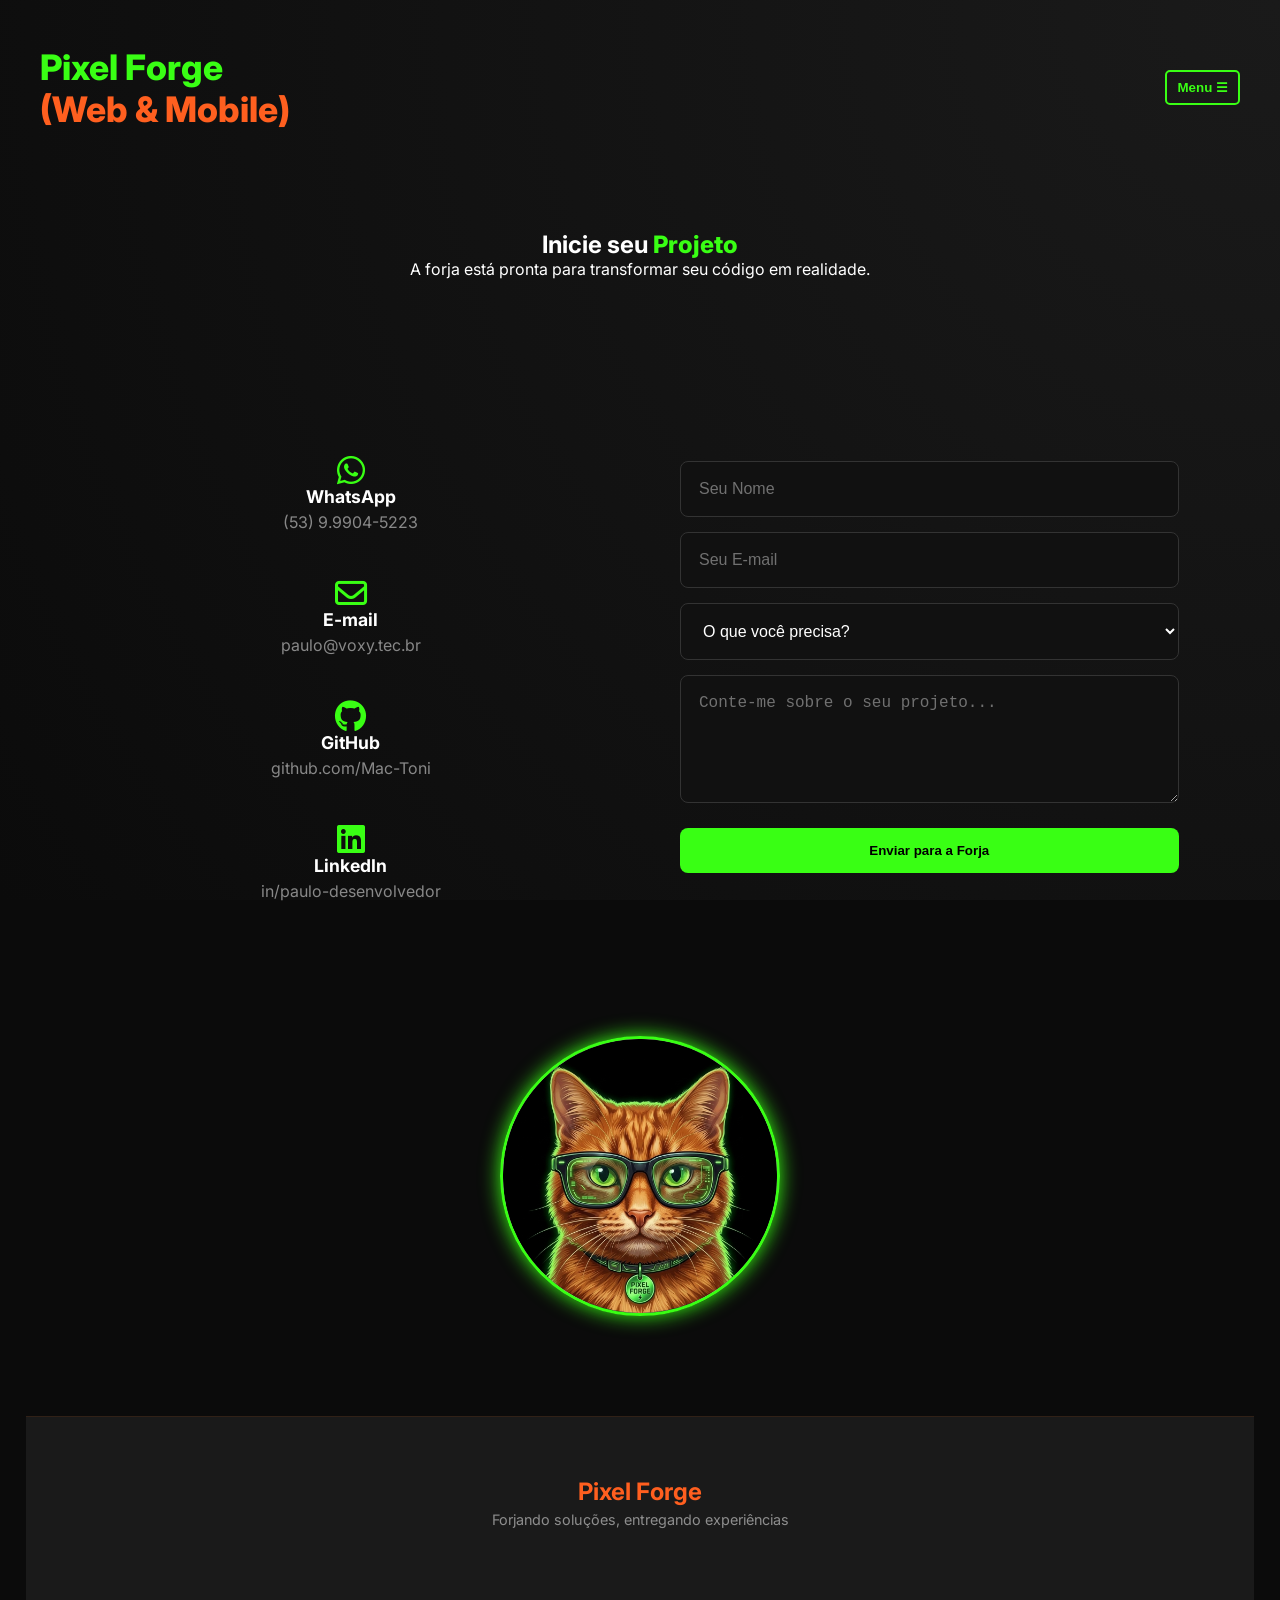
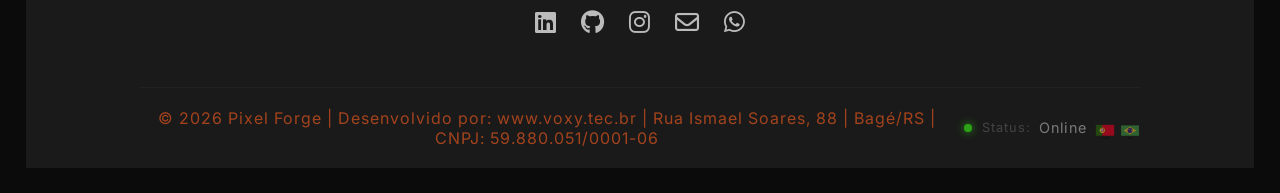
==== contato.html @ 5585d30c "adicionamos ícones e ajustamos os arquivos html e css." ====
<!DOCTYPE html>
<html lang="pt-br">
<head>
    <meta charset="UTF-8">
    <meta name="viewport" content="width=device-width, initial-scale=1.0">
    <title>Contato | Pixel Forge</title>
    <link rel="stylesheet" href="css/style.css">
    <link rel="stylesheet" href="https://cdnjs.cloudflare.com/ajax/libs/font-awesome/6.0.0/css/all.min.css">
    <link rel="preconnect" href="https://fonts.googleapis.com">
    <link href="https://fonts.googleapis.com/css2?family=Inter:wght@400;700;800&display=swap" rel="stylesheet">
</head>
<body>
    <header>
        <nav class="container">
            <div class="logo-text">
                <a href="index.html" style="text-decoration: none;">
                    <span class="pixel-highlight"> Pixel Forge</span><br>
                    <span class="pixel-highlight-laranja"> (Web & Mobile)</span>
                </a>
            </div>
    <div class="menu-dropdown">
    <button class="menu-btn">Menu ☰</button>
    <ul class="nav-links">
        <li><a href="index.html">Home</a></li>
        <li><a href="sobre.html">Sobre</a></li>
        <li><a href="servicos.html">Serviços</a></li>
        <li><a href="contato.html">Contato</a></li>
        <li><a href="trabalheconosco.html" >Trabalhe Conosco</a></li>
    </ul>
</div>
        </nav>
    </header>

    <main class="container">
        <section class="contact-header">
            <h1>Inicie seu <span class="pixel-highlight">Projeto</span></h1>
            <p>A forja está pronta para transformar seu código em realidade.</p>
        </section>
        <div class="grid-2">
            <section class="contact-info">
    
                <a href="https://wa.me/5553999045223" target="_blank" class="contact-link">
                    <div class="info-item">
                        <i class="fab fa-whatsapp"></i>
                        <div>
                            <h3>WhatsApp</h3>
                            <p>(53) 9.9904-5223</p>
                        </div>
                    </div>
                </a>

                <a href="mailto:paulo@voxy.tec.br" class="contact-link">
                    <div class="info-item">
                        <i class="far fa-envelope"></i>
                        <div>
                            <h3>E-mail</h3>
                            <p>paulo@voxy.tec.br</p>
                        </div>
                    </div>
                </a>

                <a href="https://github.com/Mac-Toni" target="_blank" class="contact-link">
                    <div class="info-item">
                        <i class="fab fa-github"></i>
                        <div>
                            <h3>GitHub</h3>
                            <p>github.com/Mac-Toni</p>
                        </div>
                    </div>
                </a>

                <a href="https://www.linkedin.com/in/paulo-desenvolvedor/" target="_blank" class="contact-link">
                    <div class="info-item">
                        <i class="fab fa-linkedin"></i>
                        <div>
                            <h3>LinkedIn</h3>
                            <p>in/paulo-desenvolvedor</p>
                        </div>
                    </div>
                </a>
            </section>

            <section class="contact-form">
                <form action="https://formspree.io/f/xeerreoo" method="POST">
                    
                    <input type="text" name="nome" placeholder="Seu Nome" required>
                    
                    <input type="email" name="email" placeholder="Seu E-mail" required>
                    <input type="hidden" name="_next" value="https://mac-toni.github.io/pixel-forge-site/obrigado.html">
                    <select name="servico">
                        <option value="" disabled selected>O que você precisa?</option>
                        <option value="web">Instalação de Redes</option>
                        <option value="web">Desenvolvimento Web</option>
                        <option value="mobile">Aplicativo Mobile</option>
                        <option value="consultoria">Consultoria Técnica</option>
                    </select>
                    
                    <textarea name="mensagem" placeholder="Conte-me sobre o seu projeto..." rows="5" required></textarea>
                    
                    <input type="hidden" name="_subject" value="Novo Orçamento - Pixel Forge">
                    <input type="hidden" name="_next" value="https://mac-toni.github.io/pixel-forge/obrigado.html">
                    <button type="submit" class="btn-pixel">Enviar para a Forja</button>
                </form>
            </section>
        </div>
        <div class="hero-image-container">
            <img src="assets/images/pixel-mascote-2.jpg" alt="Pixel, o gato geek da Pixel Forge" class="mascote-pixel" loading="eager">
        </div>

    </main>

<footer class="main-footer">
    <div class="footer-content container">
        
        <div class="footer-brand">
            <p class="footer-logo">
                <span class="pixel-highlight-laranja">Pixel</span><span class="pixel-highlight-laranja"> Forge</span>
            </p>
            <p class="footer-tagline">Forjando soluções, entregando experiências</p>
        </div>

       <div class="trabalhe-ia">
    <a href="https://www.linkedin.com/in/paulo-desenvolvedor/" target="_blank">
        <i class="fab fa-linkedin"></i>
    </a>

    <a href="https://github.com/Mac-Toni" target="_blank">
        <i class="fab fa-github"></i>
    </a>

    <a href="https://www.instagram.com/pixelforge.ti/" target="_blank">
        <i class="fab fa-instagram"></i>
    </a>

    <a href="mailto:paulo@voxy.tec.br">
        <i class="far fa-envelope"></i>
    </a>

    <a href="https://wa.me/5553999045223" target="_blank">
        <i class="fab fa-whatsapp"></i>
    </a>
</div>

        <div class="footer-bottom">
            <div class="footer-info">
                <p>&copy; 2026 Pixel Forge | Desenvolvido por: www.voxy.tec.br | Rua Ismael Soares, 88 | Bagé/RS | CNPJ: 59.880.051/0001-06</p>
            </div>
            <div class="system-status">
                <span class="status-dot"></span> Status: <span class="status-text">Online</span>
            </div>
            <div class="bandeira">
                <img src="assets/icons/portugal.ico" width="20" height="20" alt="bandeiras">
                <img src="assets/icons/do-brasil.ico" width="20" height="20" alt="bandeiras">
            </div>

        </div>
    </div>
</footer>
</body>
</html>
---- css/style.css ----
@import url('variables.css');
@import url('reset.css');
@import url('layout.css');
@import url('components.css');
@import url('about.css');
@import url('servicos.css');
@import url('contato.css');
@import url('trabalheconosco.css');

/* Estilos globais finais */
body {
  background-color: var(--preto-profundo);
  color: var(--text-white);
  font-family: var(--font-main);
  padding: 2%;
}
/* --- CONFIGURAÇÕES DO FOOTER --- */
.main-footer {
    background-color: var(--cinza-escuro);
    border-top: 1px solid rgba(255, 102, 0, 0.1); /* Brilho sutil laranja */
    padding: 60px 0 20px;
    margin-top: 80px;
    color: var(--text-white);
}

.footer-content {
    display: flex;
    flex-direction: column;
    align-items: center;
    gap: 30px;
}

.footer-logo {
    font-size: 1.5rem;
    font-weight: bold;
    margin-bottom: 5px;
}

.pixel-highlight-laranja {
    color: var(--laranja-neon); /* Ou #ff6600 */
}

/* Ícones Sociais */
.trabalhe-ia {
    display: flex;
    gap: 25px;
}

.trabalhe-ia a {
    color: var(--text-white);
    font-size: 1.5rem;
    transition: 0.3s ease;
    opacity: 0.7;
}

.trabalhe-ia a:hover {
    color: var(--laranja-neon);
    opacity: 1;
    transform: translateY(-3px);
}

/* Barra de Status e Copyright */
.footer-bottom {
    width: 100%;
    max-width: 1000px;
    border-top: 1px solid rgba(255, 255, 255, 0.05);
    padding-top: 20px;
    display: flex;
    justify-content: space-between;
    align-items: center;
    font-size: 0.8rem;
    opacity: 0.6;
}

.footer-info{
    width: 100%;
    max-width: 1000px;
    padding-top: 0px;
    display: flex;
    justify-content: space-between;
    align-items: center;
    font-size:1.0rem;
    opacity: 1.5;
    color: var(--laranja-neon);
}

/* Bolinha de Status Animada */
.status-dot {
    height: 8px;
    width: 8px;
    background-color: #39ff14; /* Verde Neon */
    border-radius: 50%;
    display: inline-block;
    margin-right: 2px;
    margin-left: 10px;
    box-shadow: 0 0 8px #39ff14;
    animation: pulse-green 2s infinite;
}

.bandeira {
  display: flex; /* Adicione isso! */
  position: relative; /* Pode manter se for usar top/left/z-index depois */
  justify-content: center; /* Centraliza o grupo */
  gap: 5px; 
  margin-top: 8px;
}

@keyframes pulse-green {
    0% { transform: scale(0.95); box-shadow: 0 0 0 0 rgba(57, 255, 20, 0.7); }
    70% { transform: scale(1); box-shadow: 0 0 0 10px rgba(57, 255, 20, 0); }
    100% { transform: scale(0.95); box-shadow: 0 0 0 0 rgba(57, 255, 20, 0); }
}

/* Responsivo */
@media (max-width: 768px) {
    .footer-bottom {
        flex-direction: column;
        gap: 15px;
        text-align: center;
    }
}
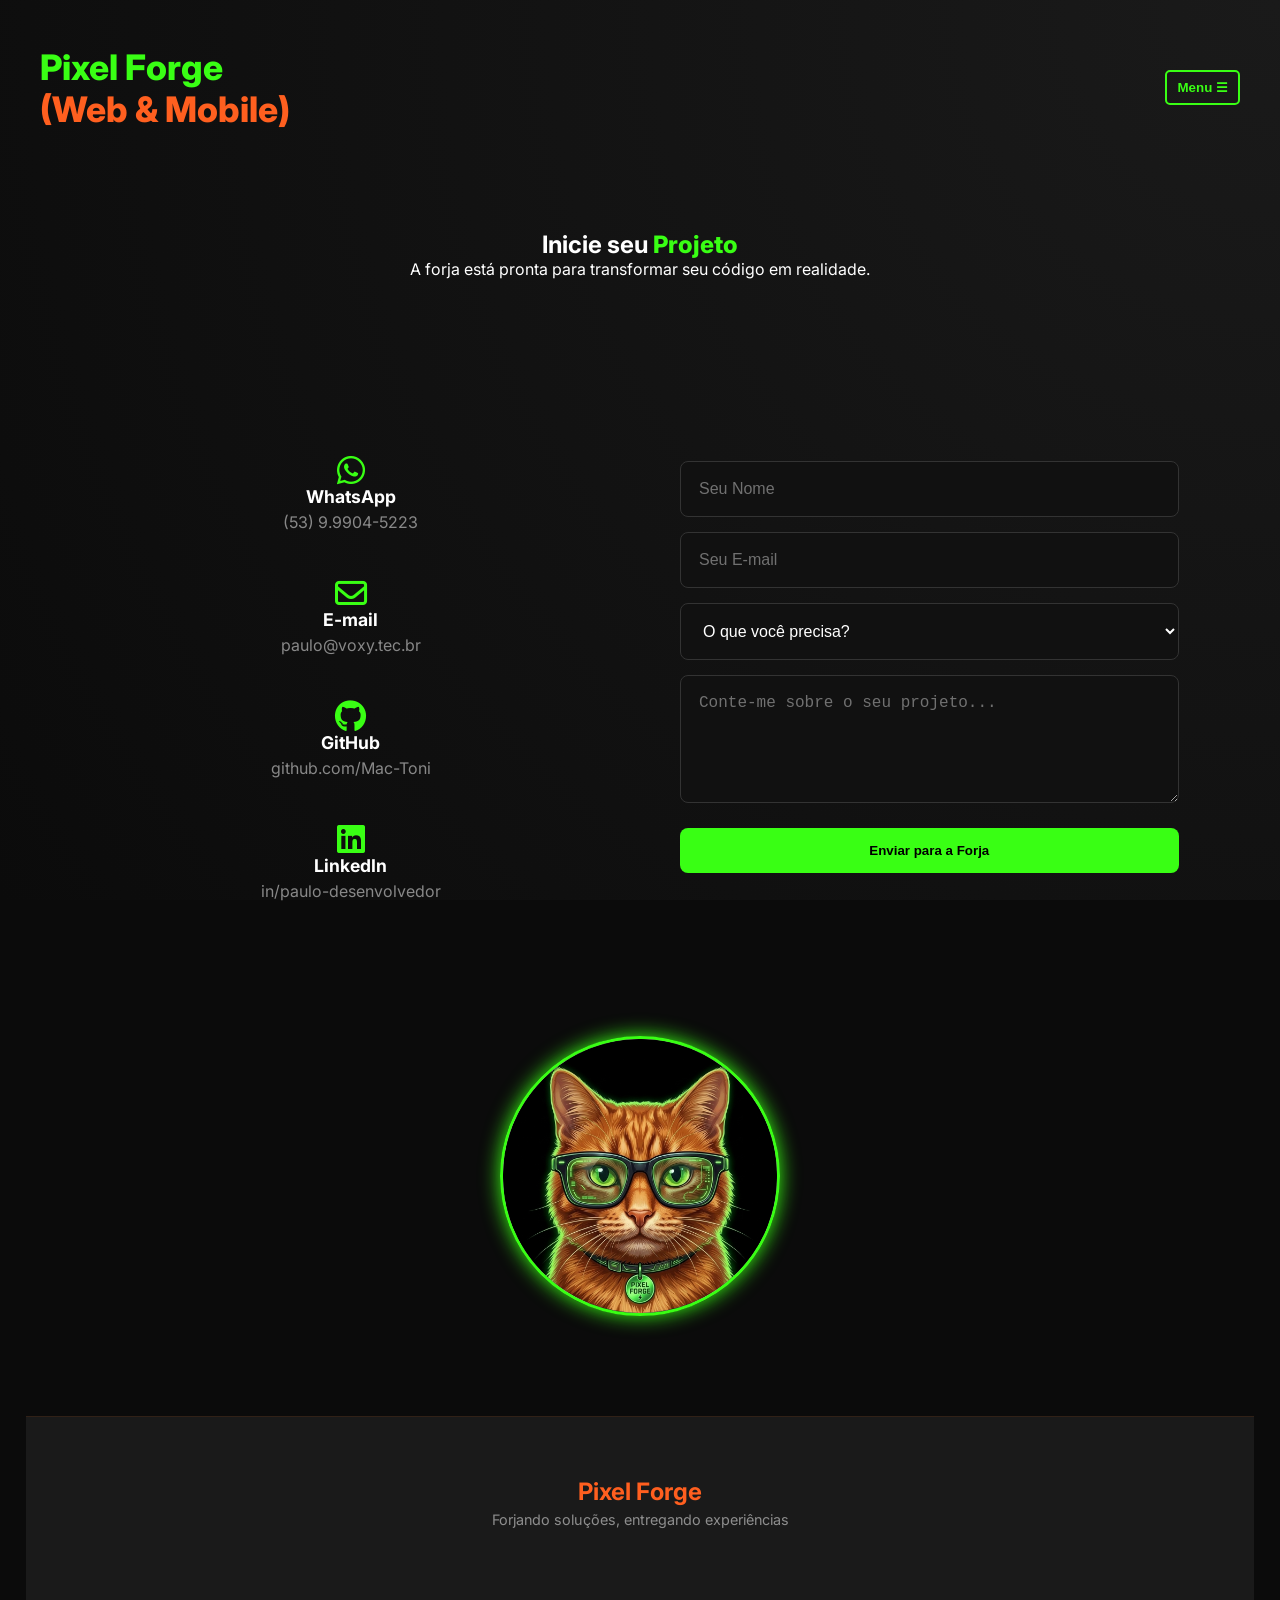
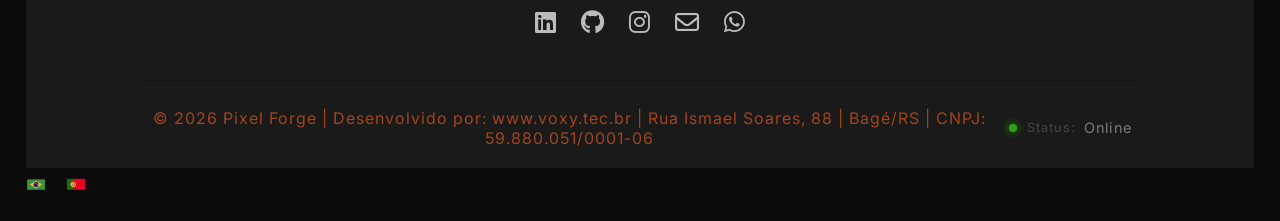
==== commit 6f3bc0b8: "ajuste no css (style e trabalheconosco e nos htmls" ====
--- a/contato.html
+++ b/contato.html
@@ -148,13 +148,12 @@
             <div class="system-status">
                 <span class="status-dot"></span> Status: <span class="status-text">Online</span>
             </div>
-            <div class="bandeira">
-                <img src="assets/icons/portugal.ico" width="20" height="20" alt="bandeiras">
-                <img src="assets/icons/do-brasil.ico" width="20" height="20" alt="bandeiras">
-            </div>
-
         </div>
     </div>
 </footer>
+    <div class="bandeira">
+        <img src="assets/icons/do-brasil.ico" style="display: inline-block; width: 20px; height: 20px;" alt="Brasil">
+        <img src="assets/icons/portugal.ico" style="display: inline-block; width: 20px; height: 20px;" alt="Portugal">
+    </div>
 </body>
 </html>
--- a/css/style.css
+++ b/css/style.css
@@ -98,11 +98,18 @@
 }
 
 .bandeira {
-  display: flex; /* Adicione isso! */
-  position: relative; /* Pode manter se for usar top/left/z-index depois */
-  justify-content: center; /* Centraliza o grupo */
-  gap: 5px; 
-  margin-top: 8px;
+    display: flex !important;
+    flex-direction: row !important; /* ISSO garante que é linha, não coluna */
+    justify-content: space-between; /* O seu original que você gosta */
+    gap: 5px;
+    margin-top: 8px;
+    width: 60px; /* Coloque a largura exata de 3 bandeiras (20+20+20) */
+}
+
+.bandeira img {
+    width: 20px !important;
+    height: 20px !important;
+    display: block; 
 }
 
 @keyframes pulse-green {
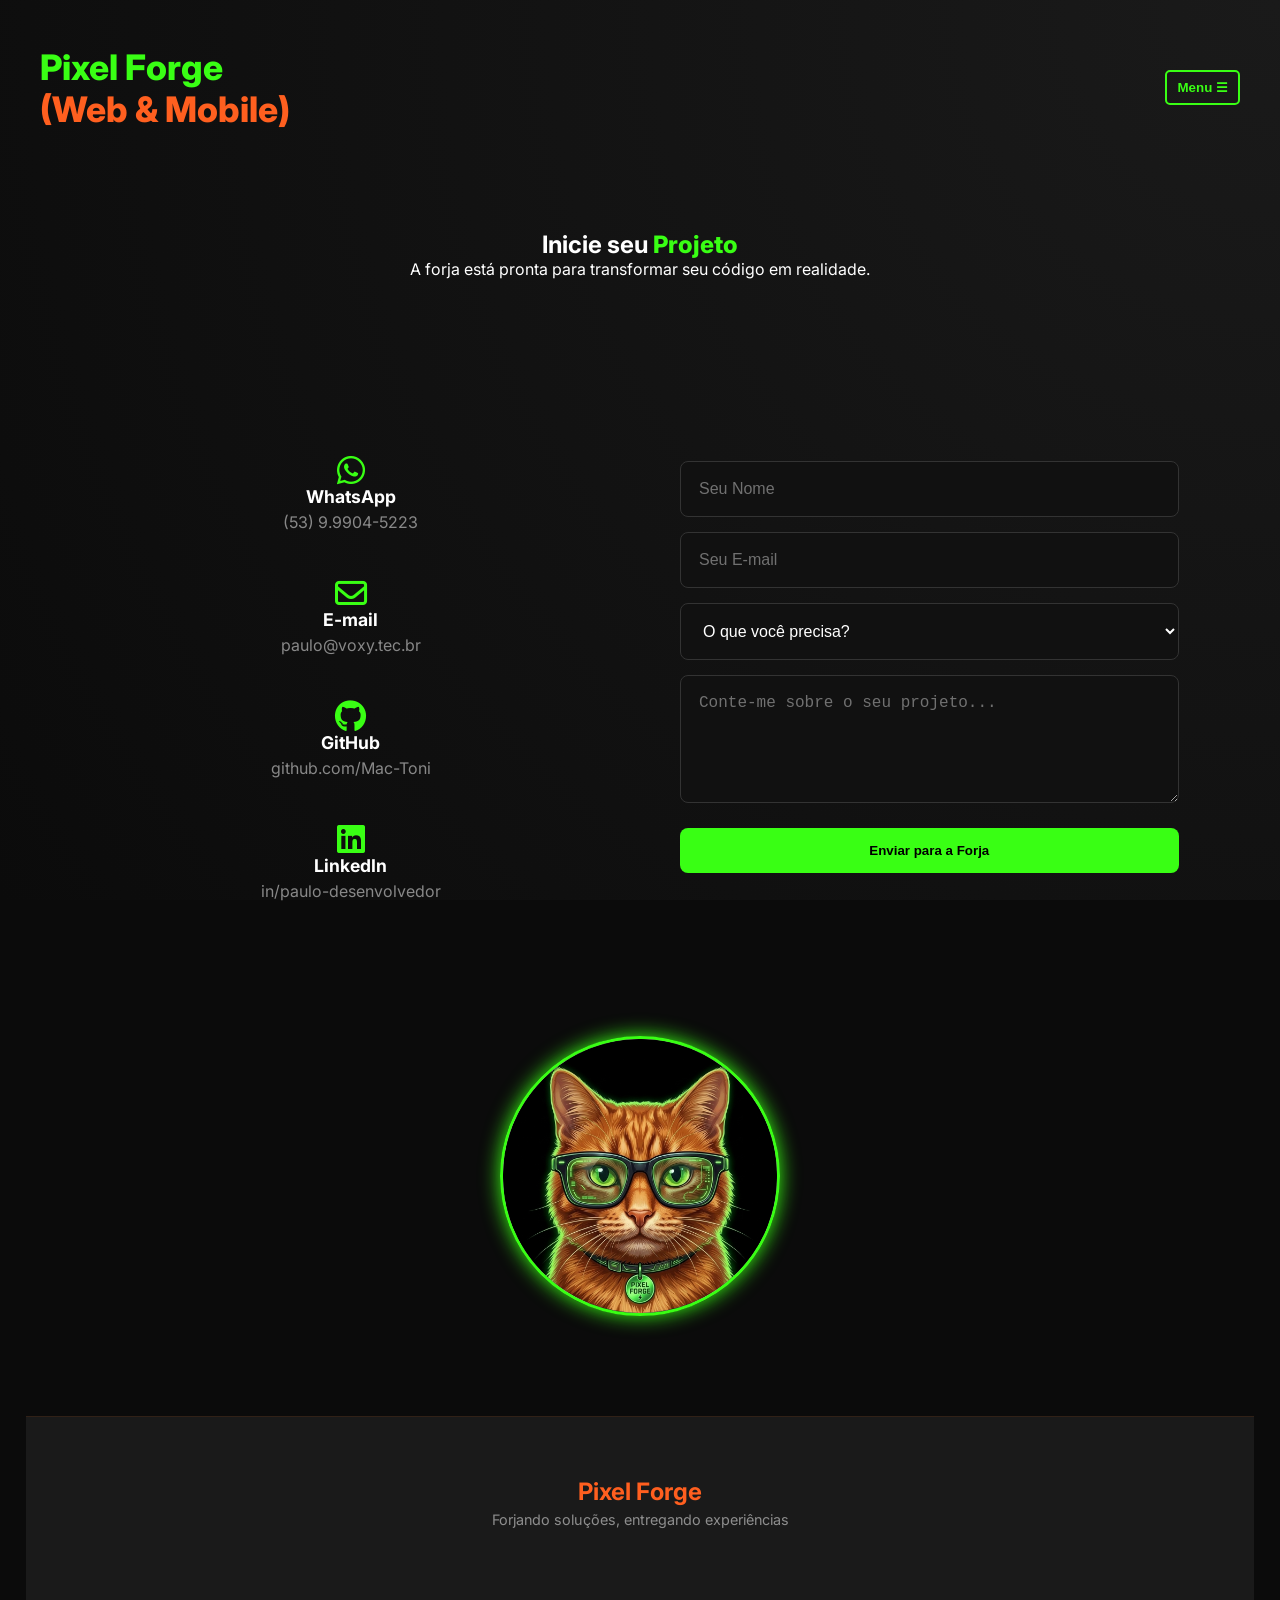
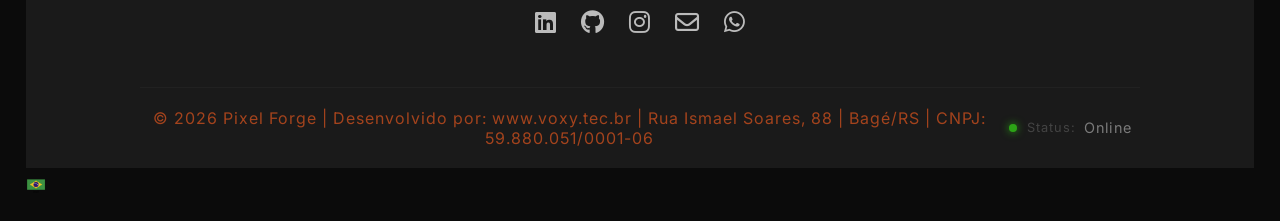
==== commit bbf95c9e: "XZ" ====
--- a/contato.html
+++ b/contato.html
@@ -153,7 +153,29 @@
 </footer>
     <div class="bandeira">
         <img src="assets/icons/do-brasil.ico" style="display: inline-block; width: 20px; height: 20px;" alt="Brasil">
-        <img src="assets/icons/portugal.ico" style="display: inline-block; width: 20px; height: 20px;" alt="Portugal">
     </div>
+<button onclick="voltarAoTopo()" id="btnTop" title="Voltar ao topo" aria-label="Voltar ao topo">
+        <i class="fas fa-chevron-up"></i> </button>
+        <script>
+        const btn = document.getElementById("btnTop");
+
+        // Monitora a rolagem da página
+        window.onscroll = function() {
+            // Se rolar mais de 300px, adiciona a classe que mostra o botão
+            if (document.body.scrollTop > 300 || document.documentElement.scrollTop > 300) {
+                btn.classList.add("visivel");
+            } else {
+                btn.classList.remove("visivel");
+            }
+        };
+
+        // Função para voltar ao topo
+        function voltarAoTopo() {
+            window.scrollTo({
+                top: 0,
+                behavior: 'smooth'
+            });
+        }
+    </script>
 </body>
 </html>
--- a/css/style.css
+++ b/css/style.css
@@ -101,15 +101,68 @@
     display: flex !important;
     flex-direction: row !important; /* ISSO garante que é linha, não coluna */
     justify-content: space-between; /* O seu original que você gosta */
-    gap: 5px;
+    gap: 3px;
     margin-top: 8px;
-    width: 60px; /* Coloque a largura exata de 3 bandeiras (20+20+20) */
+    width: 40px; /* Coloque a largura exata de 2 bandeiras (20+20) */
 }
 
 .bandeira img {
     width: 20px !important;
     height: 20px !important;
     display: block; 
+}
+
+/* 1. O Botão flutuante */
+#btnTop {
+    /* Posicionamento fixo no "canto do relógio" */
+    position: fixed;
+    bottom: 30px;
+    right: 30px;
+    z-index: 999;
+
+    /* Tamanho e Formato */
+    width: 50px;
+    height: 50px;
+    border-radius: 50%; /* Redondo para parecer um elemento de UI moderno */
+    
+    /* Cores da Pixel Forge */
+    background-color: #000; /* Fundo preto metálico */
+    color: #FF8C00; /* Laranja (cor do rosto do gato Pixel) */
+    border: 2px solid #39FF14; /* Borda Verde Neon */
+    
+    /* Interação e Cursor */
+    cursor: pointer;
+    font-size: 20px;
+    display: flex;
+    align-items: center;
+    justify-content: center;
+    
+    /* Sombra Neon (Glow) */
+    box-shadow: 0 0 15px rgba(57, 255, 20, 0.4);
+    
+    /* Escondido por padrão para o efeito de surgimento */
+    opacity: 0;
+    visibility: hidden;
+    transition: all 0.4s ease-in-out;
+}
+
+/* 2. Efeito ao passar o mouse (Hover) */
+#btnTop:hover {
+    background-color: #39FF14; /* Inverte: fundo fica verde neon */
+    color: #000; /* Ícone fica preto */
+    transform: translateY(-5px) scale(1.1); /* Pula e cresce levemente */
+    box-shadow: 0 0 25px rgba(57, 255, 20, 0.7); /* Aumenta o brilho */
+}
+
+/* 3. Classe que o JavaScript vai ativar ao rolar a página */
+#btnTop.visivel {
+    opacity: 1;
+    visibility: visible;
+}
+
+/* 4. Ajuste para o ícone (Font Awesome) */
+#btnTop i {
+    transition: transform 0.3s ease;
 }
 
 @keyframes pulse-green {
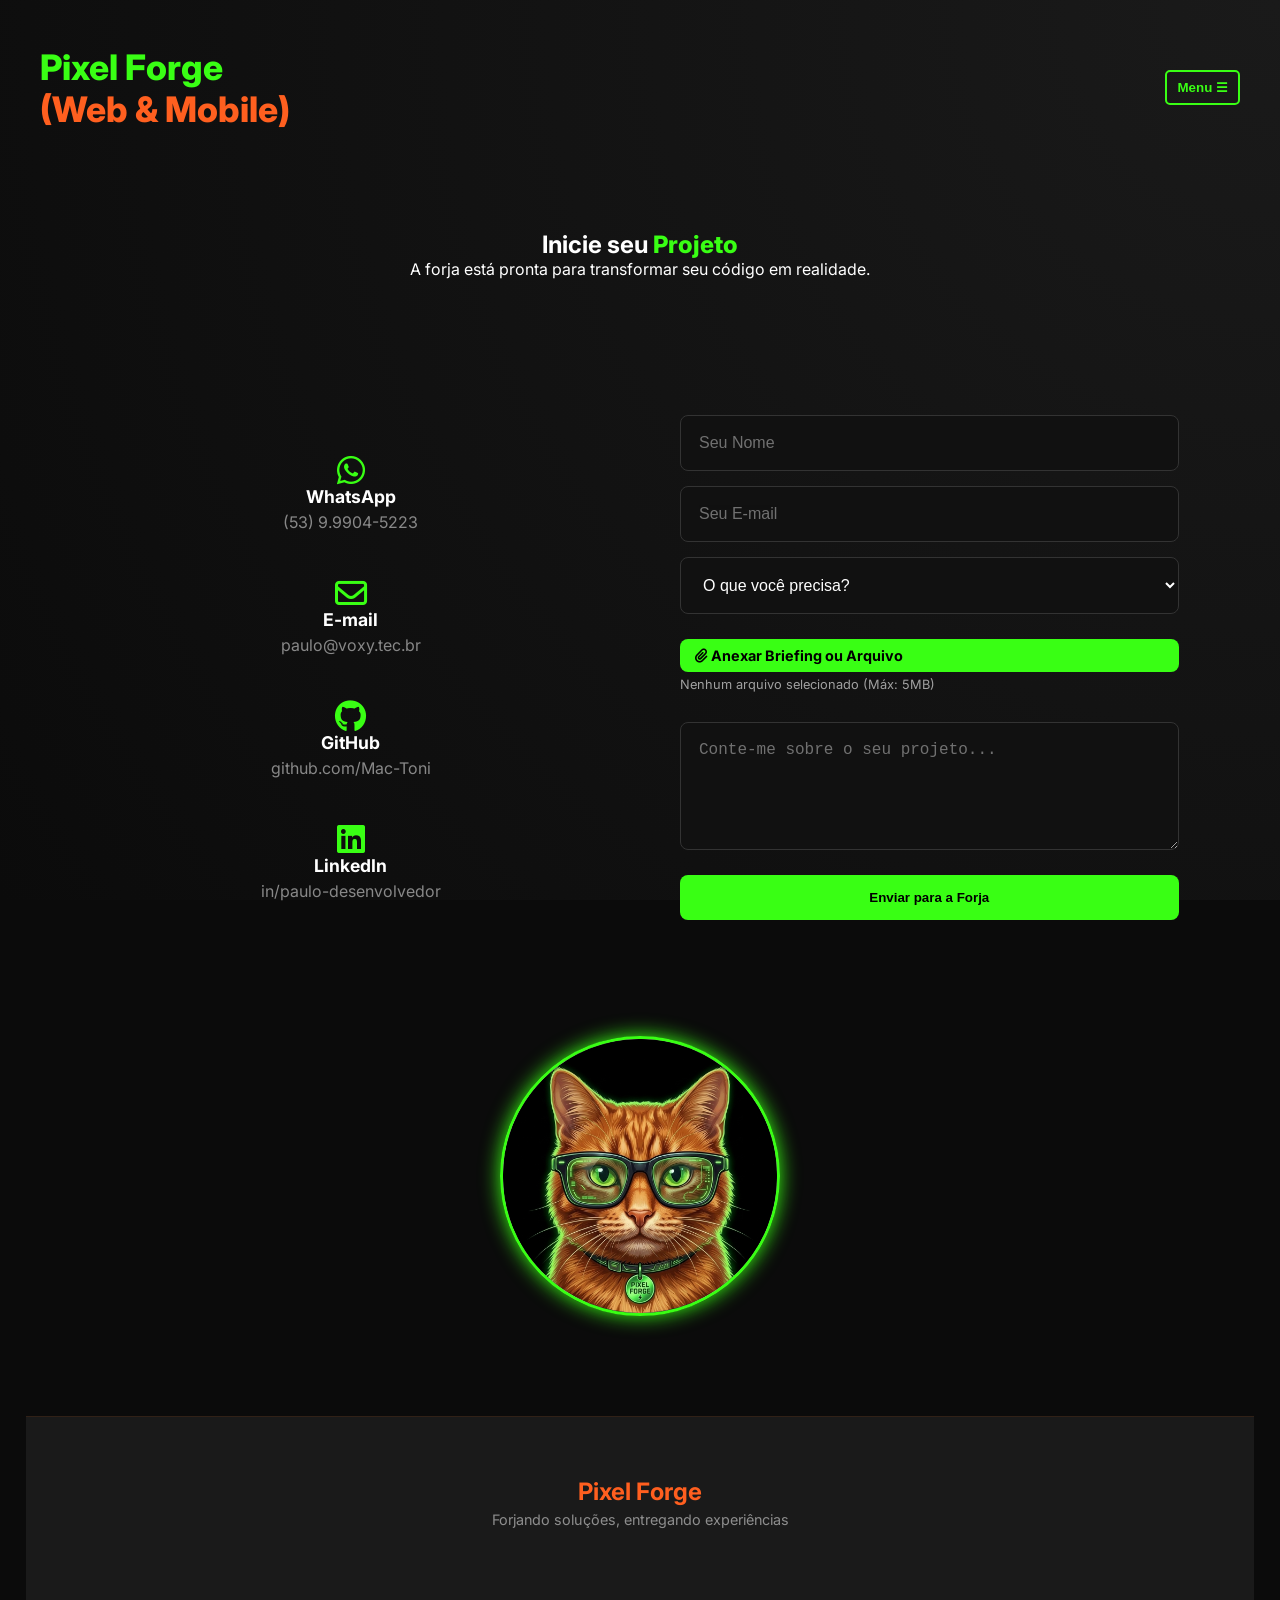
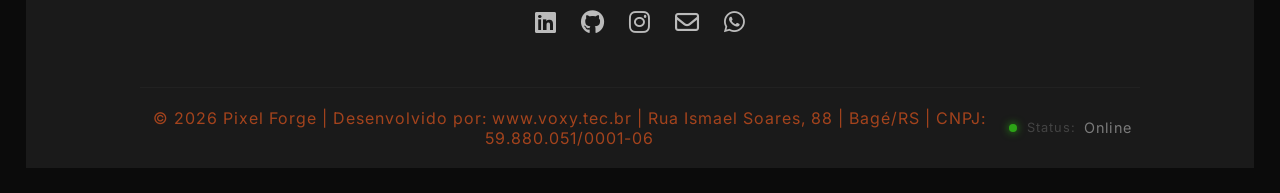
==== commit fc9a0f4f: "XZ" ====
--- a/contato.html
+++ b/contato.html
@@ -18,16 +18,16 @@
                     <span class="pixel-highlight-laranja"> (Web & Mobile)</span>
                 </a>
             </div>
-    <div class="menu-dropdown">
-    <button class="menu-btn">Menu ☰</button>
-    <ul class="nav-links">
-        <li><a href="index.html">Home</a></li>
-        <li><a href="sobre.html">Sobre</a></li>
-        <li><a href="servicos.html">Serviços</a></li>
-        <li><a href="contato.html">Contato</a></li>
-        <li><a href="trabalheconosco.html" >Trabalhe Conosco</a></li>
-    </ul>
-</div>
+            <div class="menu-dropdown">
+                <button class="menu-btn">Menu ☰</button>
+                <ul class="nav-links">
+                    <li><a href="index.html">Home</a></li>
+                    <li><a href="sobre.html">Sobre</a></li>
+                    <li><a href="servicos.html">Serviços</a></li>
+                    <li><a href="contato.html">Contato</a></li>
+                    <li><a href="trabalheconosco.html">Trabalhe Conosco</a></li>
+                </ul>
+            </div>
         </nav>
     </header>
 
@@ -36,9 +36,14 @@
             <h1>Inicie seu <span class="pixel-highlight">Projeto</span></h1>
             <p>A forja está pronta para transformar seu código em realidade.</p>
         </section>
+
+        <div id="success-message" class="pixel-alert" style="display: none; margin-bottom: 30px;">
+            <i class="fas fa-check-circle"></i>
+            <p>Mensagem enviada com sucesso! O sistema da <strong>Pixel Forge</strong> recebeu seu contato.</p>
+        </div>
+
         <div class="grid-2">
             <section class="contact-info">
-    
                 <a href="https://wa.me/5553999045223" target="_blank" class="contact-link">
                     <div class="info-item">
                         <i class="fab fa-whatsapp"></i>
@@ -81,101 +86,126 @@
             </section>
 
             <section class="contact-form">
-                <form action="https://formspree.io/f/xeerreoo" method="POST">
+                <form id="form-contato" action="https://formspree.io/f/xeerreoo" method="POST" enctype="multipart/form-data">
                     
                     <input type="text" name="nome" placeholder="Seu Nome" required>
-                    
                     <input type="email" name="email" placeholder="Seu E-mail" required>
-                    <input type="hidden" name="_next" value="https://mac-toni.github.io/pixel-forge-site/obrigado.html">
+                    
                     <select name="servico">
                         <option value="" disabled selected>O que você precisa?</option>
-                        <option value="web">Instalação de Redes</option>
+                        <option value="redes">Instalação de Redes</option>
                         <option value="web">Desenvolvimento Web</option>
                         <option value="mobile">Aplicativo Mobile</option>
                         <option value="consultoria">Consultoria Técnica</option>
                     </select>
+
+                    <div class="file-upload-wrapper" style="margin-bottom: 15px;">
+                        <label for="anexo-projeto" class="btn-pixel" style="display: inline-block; cursor: pointer; font-size: 0.9rem; padding: 8px 15px;">
+                            <i class="fas fa-paperclip"></i> Anexar Briefing ou Arquivo
+                        </label>
+                        <input type="file" id="anexo-projeto" name="anexo" style="display: none;">
+                        <p id="file-name" style="font-size: 0.8rem; margin-top: 5px; opacity: 0.6; color: #fff;">Nenhum arquivo selecionado (Máx: 5MB)</p>
+                    </div>
                     
                     <textarea name="mensagem" placeholder="Conte-me sobre o seu projeto..." rows="5" required></textarea>
                     
                     <input type="hidden" name="_subject" value="Novo Orçamento - Pixel Forge">
                     <input type="hidden" name="_next" value="https://mac-toni.github.io/pixel-forge/obrigado.html">
+                    
                     <button type="submit" class="btn-pixel">Enviar para a Forja</button>
                 </form>
             </section>
         </div>
+
         <div class="hero-image-container">
             <img src="assets/images/pixel-mascote-2.jpg" alt="Pixel, o gato geek da Pixel Forge" class="mascote-pixel" loading="eager">
         </div>
-
     </main>
 
-<footer class="main-footer">
-    <div class="footer-content container">
-        
-        <div class="footer-brand">
-            <p class="footer-logo">
-                <span class="pixel-highlight-laranja">Pixel</span><span class="pixel-highlight-laranja"> Forge</span>
-            </p>
-            <p class="footer-tagline">Forjando soluções, entregando experiências</p>
-        </div>
-
-       <div class="trabalhe-ia">
-    <a href="https://www.linkedin.com/in/paulo-desenvolvedor/" target="_blank">
-        <i class="fab fa-linkedin"></i>
-    </a>
-
-    <a href="https://github.com/Mac-Toni" target="_blank">
-        <i class="fab fa-github"></i>
-    </a>
-
-    <a href="https://www.instagram.com/pixelforge.ti/" target="_blank">
-        <i class="fab fa-instagram"></i>
-    </a>
-
-    <a href="mailto:paulo@voxy.tec.br">
-        <i class="far fa-envelope"></i>
-    </a>
-
-    <a href="https://wa.me/5553999045223" target="_blank">
-        <i class="fab fa-whatsapp"></i>
-    </a>
-</div>
-
-        <div class="footer-bottom">
-            <div class="footer-info">
-                <p>&copy; 2026 Pixel Forge | Desenvolvido por: www.voxy.tec.br | Rua Ismael Soares, 88 | Bagé/RS | CNPJ: 59.880.051/0001-06</p>
-            </div>
-            <div class="system-status">
-                <span class="status-dot"></span> Status: <span class="status-text">Online</span>
-            </div>
-        </div>
-    </div>
-</footer>
-    <div class="bandeira">
-        <img src="assets/icons/do-brasil.ico" style="display: inline-block; width: 20px; height: 20px;" alt="Brasil">
-    </div>
-<button onclick="voltarAoTopo()" id="btnTop" title="Voltar ao topo" aria-label="Voltar ao topo">
-        <i class="fas fa-chevron-up"></i> </button>
-        <script>
+    <footer class="main-footer">
+        <div class="footer-content container">
+            <div class="footer-brand">
+                <p class="footer-logo">
+                    <span class="pixel-highlight-laranja">Pixel</span><span class="pixel-highlight-laranja"> Forge</span>
+                </p>
+                <p class="footer-tagline">Forjando soluções, entregando experiências</p>
+            </div>
+
+            <div class="trabalhe-ia">
+                <a href="https://www.linkedin.com/in/paulo-desenvolvedor/" target="_blank"><i class="fab fa-linkedin"></i></a>
+                <a href="https://github.com/Mac-Toni" target="_blank"><i class="fab fa-github"></i></a>
+                <a href="https://www.instagram.com/pixelforge.ti/" target="_blank"><i class="fab fa-instagram"></i></a>
+                <a href="mailto:paulo@voxy.tec.br"><i class="far fa-envelope"></i></a>
+                <a href="https://wa.me/5553999045223" target="_blank"><i class="fab fa-whatsapp"></i></a>
+            </div>
+
+            <div class="footer-bottom">
+                <div class="footer-info">
+                    <p>&copy; 2026 Pixel Forge | Desenvolvido por: www.voxy.tec.br | Rua Ismael Soares, 88 | Bagé/RS | CNPJ: 59.880.051/0001-06</p>
+                </div>
+                <div class="system-status">
+                    <span class="status-dot"></span> Status: <span class="status-text">Online</span>
+                </div>
+            </div>
+        </div>
+    </footer>
+
+    <button onclick="voltarAoTopo()" id="btnTop" title="Voltar ao topo">
+        <i class="fas fa-chevron-up"></i> 
+    </button>
+
+    <script>
+        // Lógica do botão Voltar ao Topo
         const btn = document.getElementById("btnTop");
-
-        // Monitora a rolagem da página
         window.onscroll = function() {
-            // Se rolar mais de 300px, adiciona a classe que mostra o botão
             if (document.body.scrollTop > 300 || document.documentElement.scrollTop > 300) {
                 btn.classList.add("visivel");
             } else {
                 btn.classList.remove("visivel");
             }
         };
-
-        // Função para voltar ao topo
         function voltarAoTopo() {
-            window.scrollTo({
-                top: 0,
-                behavior: 'smooth'
-            });
+            window.scrollTo({ top: 0, behavior: 'smooth' });
         }
+
+        // --- LÓGICA DO FORMULÁRIO E ANEXOS ---
+        const fileInput = document.getElementById('anexo-projeto');
+        const fileName = document.getElementById('file-name');
+        const form = document.getElementById('form-contato');
+        const successMsg = document.getElementById('success-message');
+
+        // Validação de arquivo e exibição do nome
+        fileInput.addEventListener('change', function() {
+            const limiteMB = 5;
+            if (this.files && this.files.length > 0) {
+                const tamanhoArquivo = this.files[0].size / 1024 / 1024; // Converte para MB
+
+                if (tamanhoArquivo > limiteMB) {
+                    alert("O arquivo é muito pesado! Por favor, anexe algo com menos de 5MB.");
+                    this.value = ""; // Limpa o input
+                    fileName.textContent = "Arquivo rejeitado (maior que 5MB)";
+                    fileName.style.color = "#FF4500"; // Laranja para erro
+                } else {
+                    fileName.textContent = `Arquivo: ${this.files[0].name}`;
+                    fileName.style.opacity = "1";
+                    fileName.style.color = "var(--verde-neon, #39FF14)"; 
+                }
+            }
+        });
+
+        // Simulação de envio
+        form.addEventListener('submit', function(e) {
+            e.preventDefault(); 
+
+            form.style.opacity = '0.5';
+            form.querySelector('button').innerText = 'Forjando Envio...';
+
+            setTimeout(() => {
+                form.style.display = 'none'; 
+                successMsg.style.display = 'block';
+                window.scrollTo({ top: successMsg.offsetTop - 100, behavior: 'smooth' });
+            }, 1500);
+        });
     </script>
 </body>
 </html>
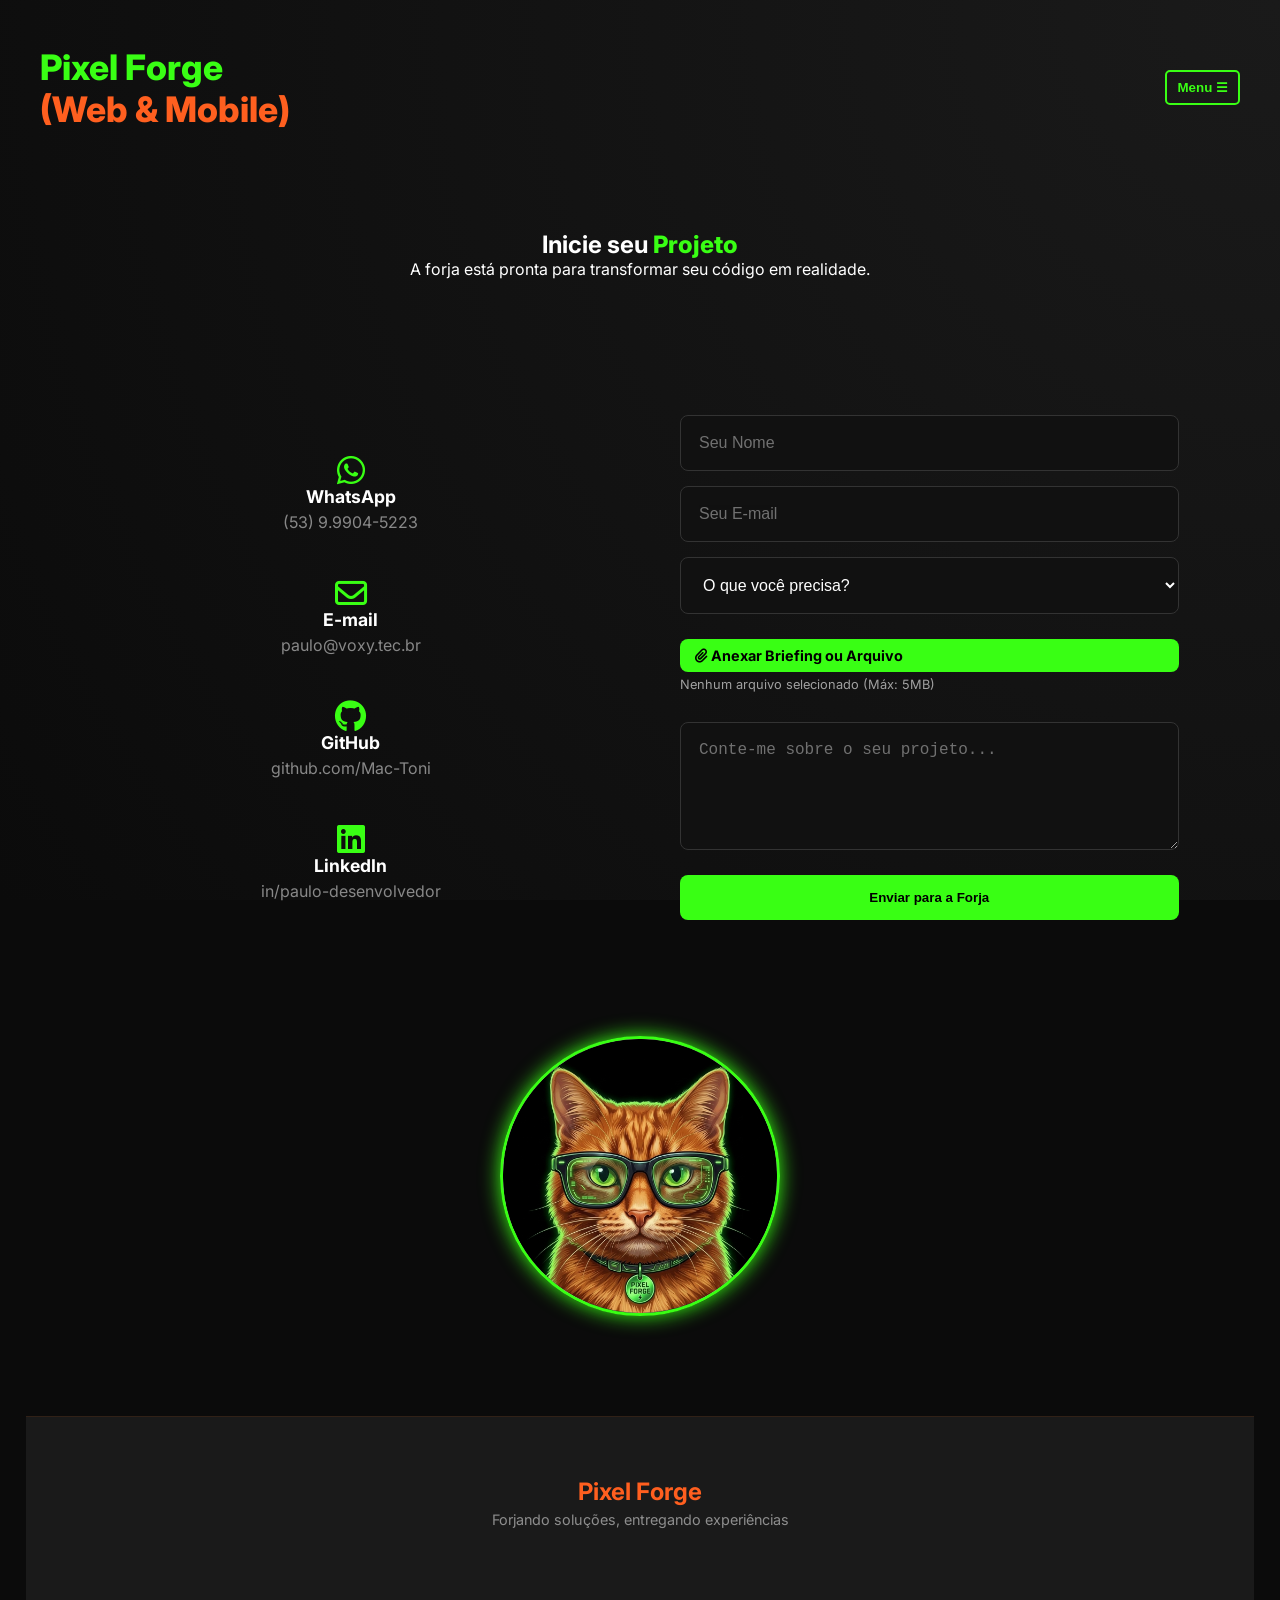
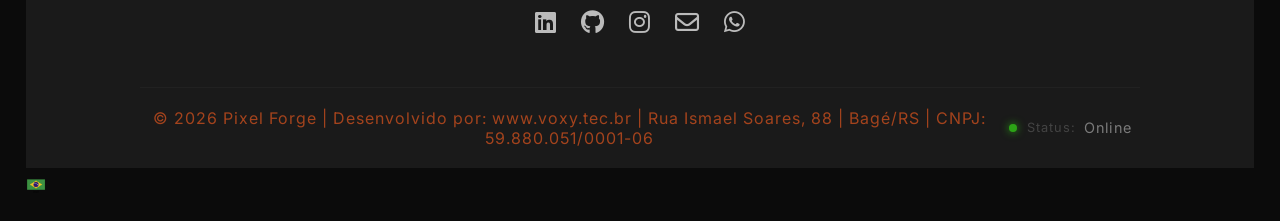
==== commit 65417611: "adicionamos bloco ao código" ====
--- a/contato.html
+++ b/contato.html
@@ -37,9 +37,10 @@
             <p>A forja está pronta para transformar seu código em realidade.</p>
         </section>
 
-        <div id="success-message" class="pixel-alert" style="display: none; margin-bottom: 30px;">
+        <div id="success-message" class="pixel-alert" style="display: none; margin-bottom: 30px; cursor: pointer;">
             <i class="fas fa-check-circle"></i>
             <p>Mensagem enviada com sucesso! O sistema da <strong>Pixel Forge</strong> recebeu seu contato.</p>
+            <small style="display: block; margin-top: 10px; opacity: 0.7;">(Clique em qualquer lugar para continuar navegando)</small>
         </div>
 
         <div class="grid-2">
@@ -87,7 +88,6 @@
 
             <section class="contact-form">
                 <form id="form-contato" action="https://formspree.io/f/xeerreoo" method="POST" enctype="multipart/form-data">
-                    
                     <input type="text" name="nome" placeholder="Seu Nome" required>
                     <input type="email" name="email" placeholder="Seu E-mail" required>
                     
@@ -149,7 +149,10 @@
             </div>
         </div>
     </footer>
-
+    <div class="bandeira">
+        <img src="assets/icons/do-brasil.ico" style="display: inline-block; width: 20px; height: 20px;" alt="Brasil">
+    </div>
+    
     <button onclick="voltarAoTopo()" id="btnTop" title="Voltar ao topo">
         <i class="fas fa-chevron-up"></i> 
     </button>
@@ -178,13 +181,13 @@
         fileInput.addEventListener('change', function() {
             const limiteMB = 5;
             if (this.files && this.files.length > 0) {
-                const tamanhoArquivo = this.files[0].size / 1024 / 1024; // Converte para MB
+                const tamanhoArquivo = this.files[0].size / 1024 / 1024;
 
                 if (tamanhoArquivo > limiteMB) {
                     alert("O arquivo é muito pesado! Por favor, anexe algo com menos de 5MB.");
-                    this.value = ""; // Limpa o input
+                    this.value = ""; 
                     fileName.textContent = "Arquivo rejeitado (maior que 5MB)";
-                    fileName.style.color = "#FF4500"; // Laranja para erro
+                    fileName.style.color = "#FF4500"; 
                 } else {
                     fileName.textContent = `Arquivo: ${this.files[0].name}`;
                     fileName.style.opacity = "1";
@@ -193,16 +196,38 @@
             }
         });
 
-        // Simulação de envio
+        // --- FUNÇÃO PARA DESTRAVAR A INTERAÇÃO ---
+        function destravarPagina() {
+            // Garante que o clique e o scroll funcionem no body
+            document.body.style.pointerEvents = "auto";
+            document.body.style.overflow = "auto";
+            document.body.style.userSelect = "auto";
+            console.log("Sistema destravado.");
+        }
+
+        // Adiciona ouvinte global para cliques após o envio
+        document.body.addEventListener('click', function() {
+            if (successMsg.style.display === 'block') {
+                destravarPagina();
+            }
+        });
+
+        // Simulação de envio com correção de travamento
         form.addEventListener('submit', function(e) {
             e.preventDefault(); 
 
+            // Feedback visual de carregamento
             form.style.opacity = '0.5';
             form.querySelector('button').innerText = 'Forjando Envio...';
+            form.querySelector('button').disabled = true;
 
             setTimeout(() => {
                 form.style.display = 'none'; 
                 successMsg.style.display = 'block';
+                
+                // Destrava a página imediatamente após mostrar o sucesso
+                destravarPagina();
+                
                 window.scrollTo({ top: successMsg.offsetTop - 100, behavior: 'smooth' });
             }, 1500);
         });
--- a/css/style.css
+++ b/css/style.css
@@ -14,6 +14,15 @@
   font-family: var(--font-main);
   padding: 2%;
 }
+
+/* Impede a seleção de texto em todo o site */
+body {
+    -webkit-user-select: none; /* Safari */
+    -moz-user-select: none;    /* Firefox */
+    -ms-user-select: none;     /* IE10+/Edge */
+    user-select: none;         /* Padrão (Chrome, Opera, etc.) */
+}
+
 /* --- CONFIGURAÇÕES DO FOOTER --- */
 .main-footer {
     background-color: var(--cinza-escuro);
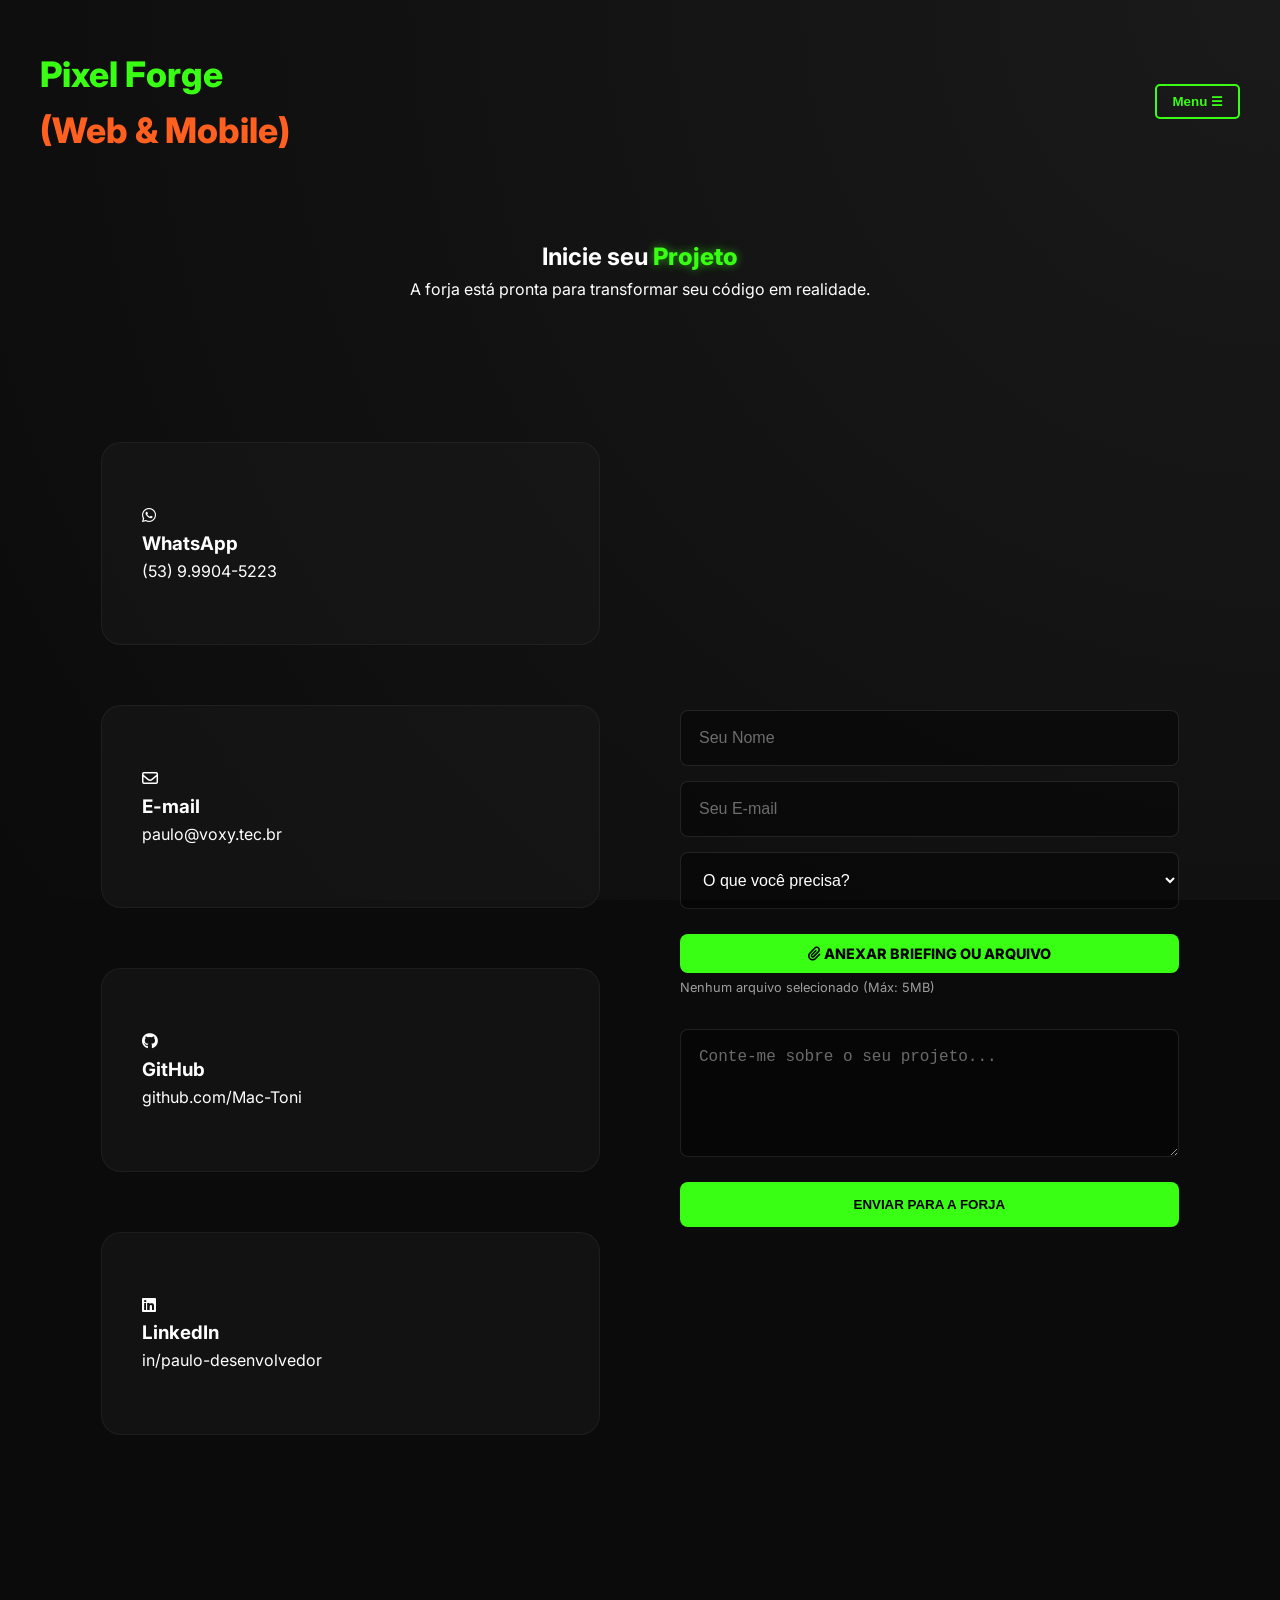
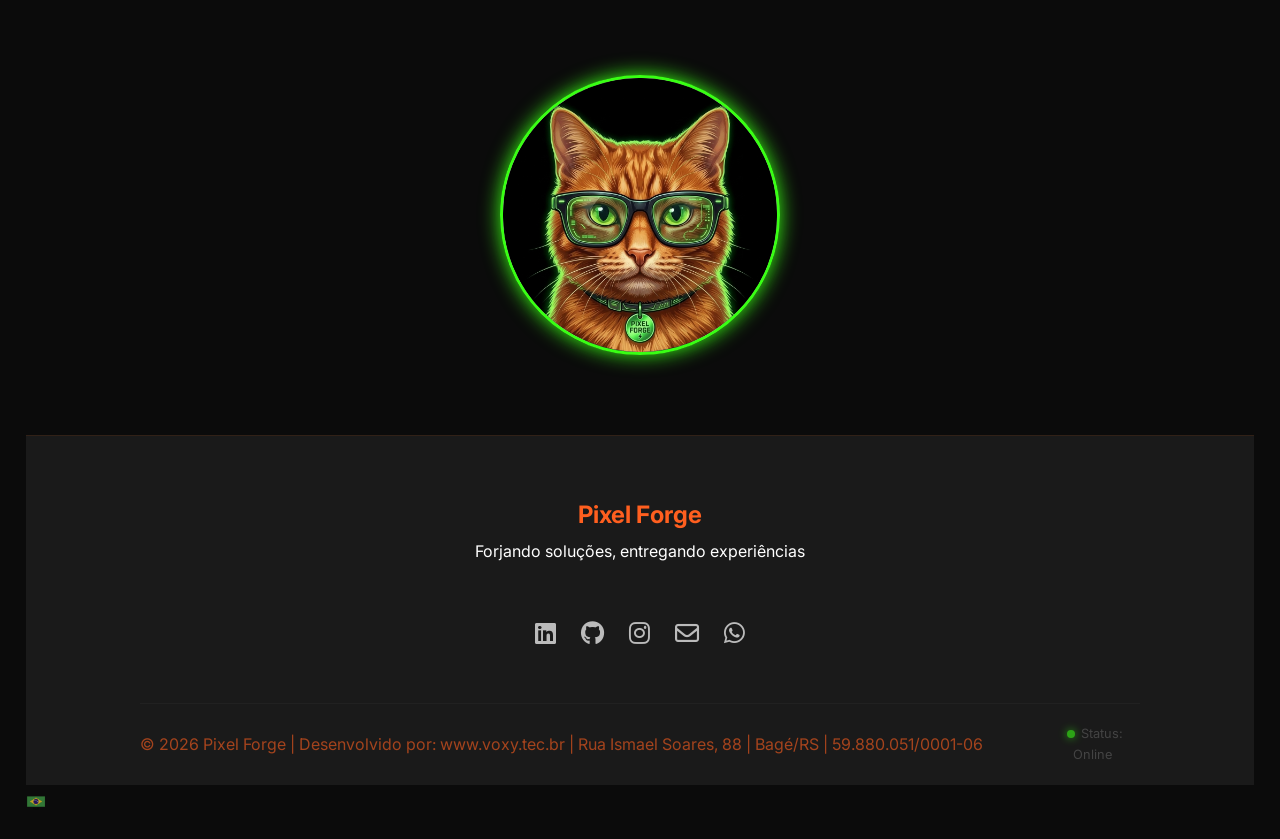
==== commit dd71065c: "atualização nas páginas HTML" ====
--- a/contato.html
+++ b/contato.html
@@ -141,7 +141,7 @@
 
             <div class="footer-bottom">
                 <div class="footer-info">
-                    <p>&copy; 2026 Pixel Forge | Desenvolvido por: www.voxy.tec.br | Rua Ismael Soares, 88 | Bagé/RS | CNPJ: 59.880.051/0001-06</p>
+                    <p>&copy; 2026 Pixel Forge | Desenvolvido por: www.voxy.tec.br | Rua Ismael Soares, 88 | Bagé/RS | 59.880.051/0001-06</p>
                 </div>
                 <div class="system-status">
                     <span class="status-dot"></span> Status: <span class="status-text">Online</span>
--- a/css/style.css
+++ b/css/style.css
@@ -1,11 +1,5 @@
-@import url('variables.css');
-@import url('reset.css');
-@import url('layout.css');
-@import url('components.css');
-@import url('about.css');
-@import url('servicos.css');
-@import url('contato.css');
 @import url('trabalheconosco.css');
+@import url('main.css');
 
 /* Estilos globais finais */
 body {
@@ -101,10 +95,16 @@
     border-radius: 50%;
     display: inline-block;
     margin-right: 2px;
-    margin-left: 10px;
+    margin-left: 5px;
     box-shadow: 0 0 8px #39ff14;
     animation: pulse-green 2s infinite;
 }
+
+/*.system-status {
+    display: inline-block;
+    margin-right: 2px;
+    margin-left: 5px;
+}*/
 
 .bandeira {
     display: flex !important;
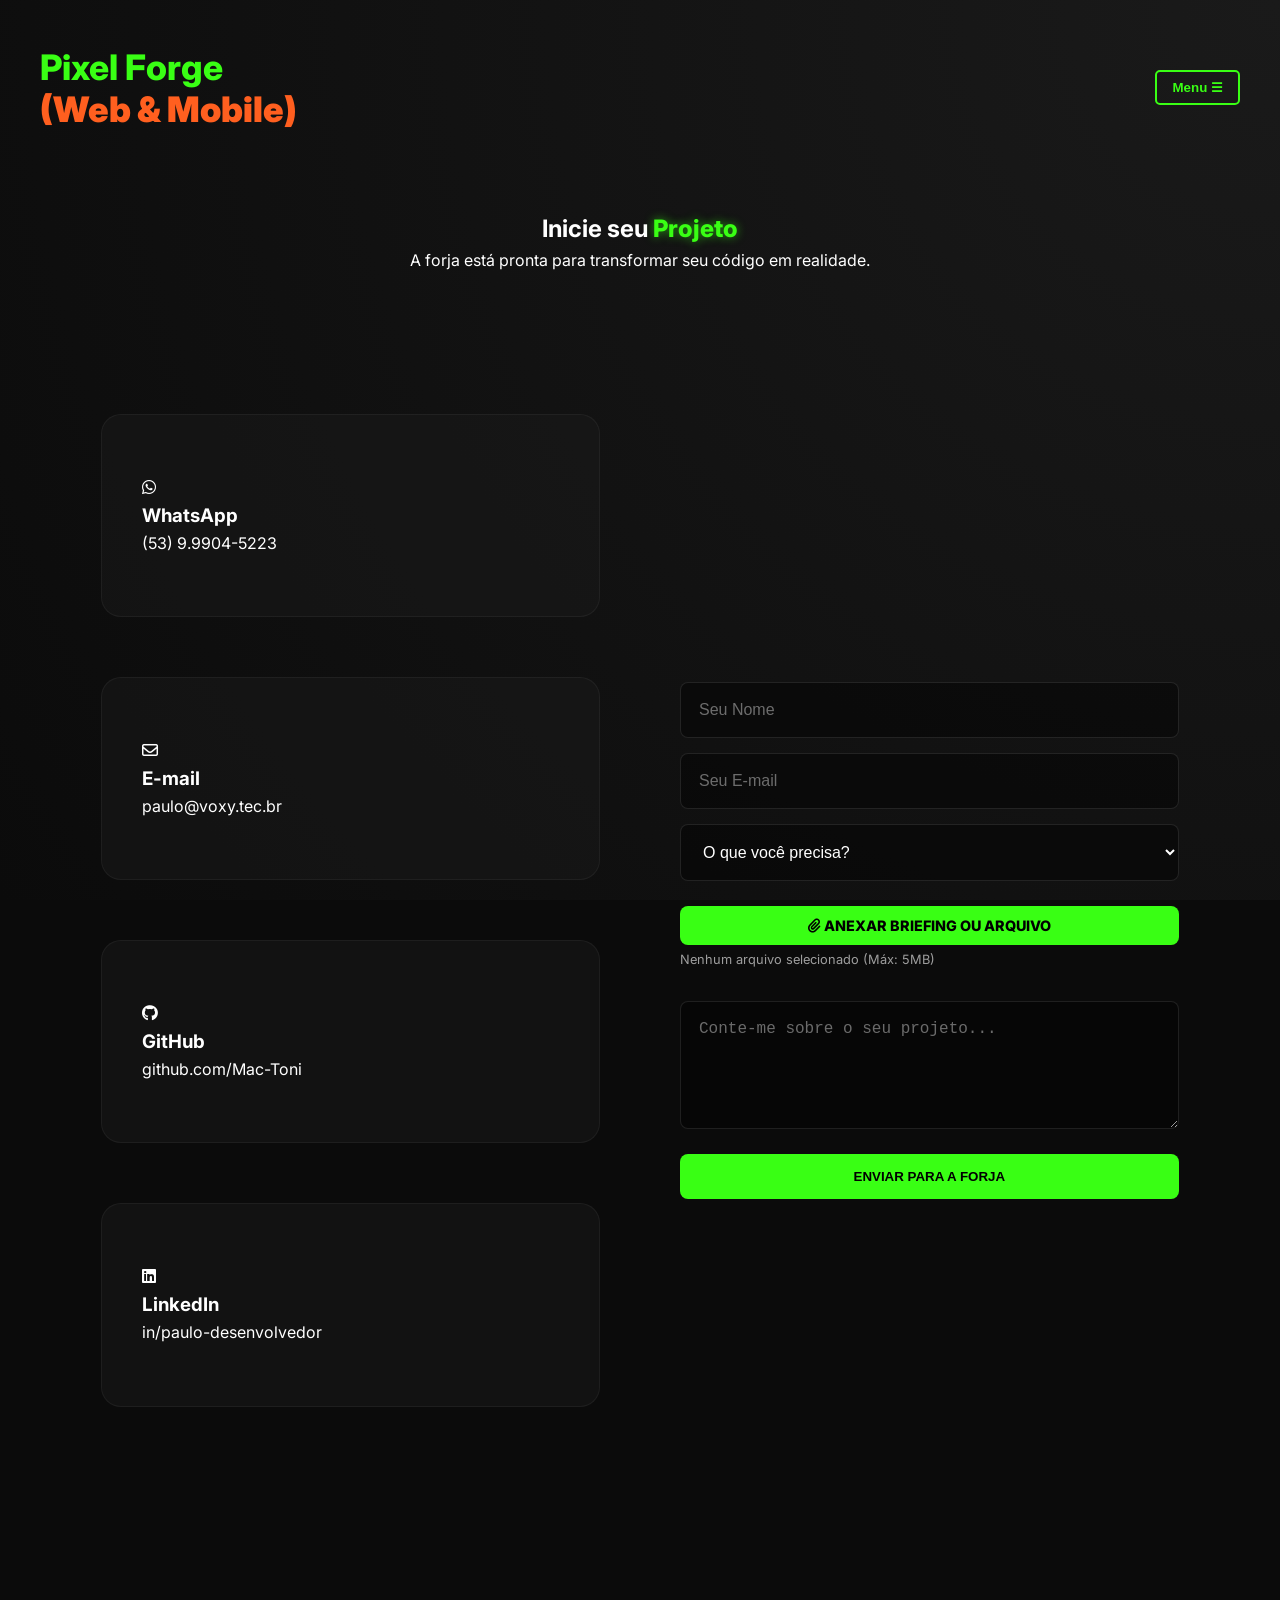
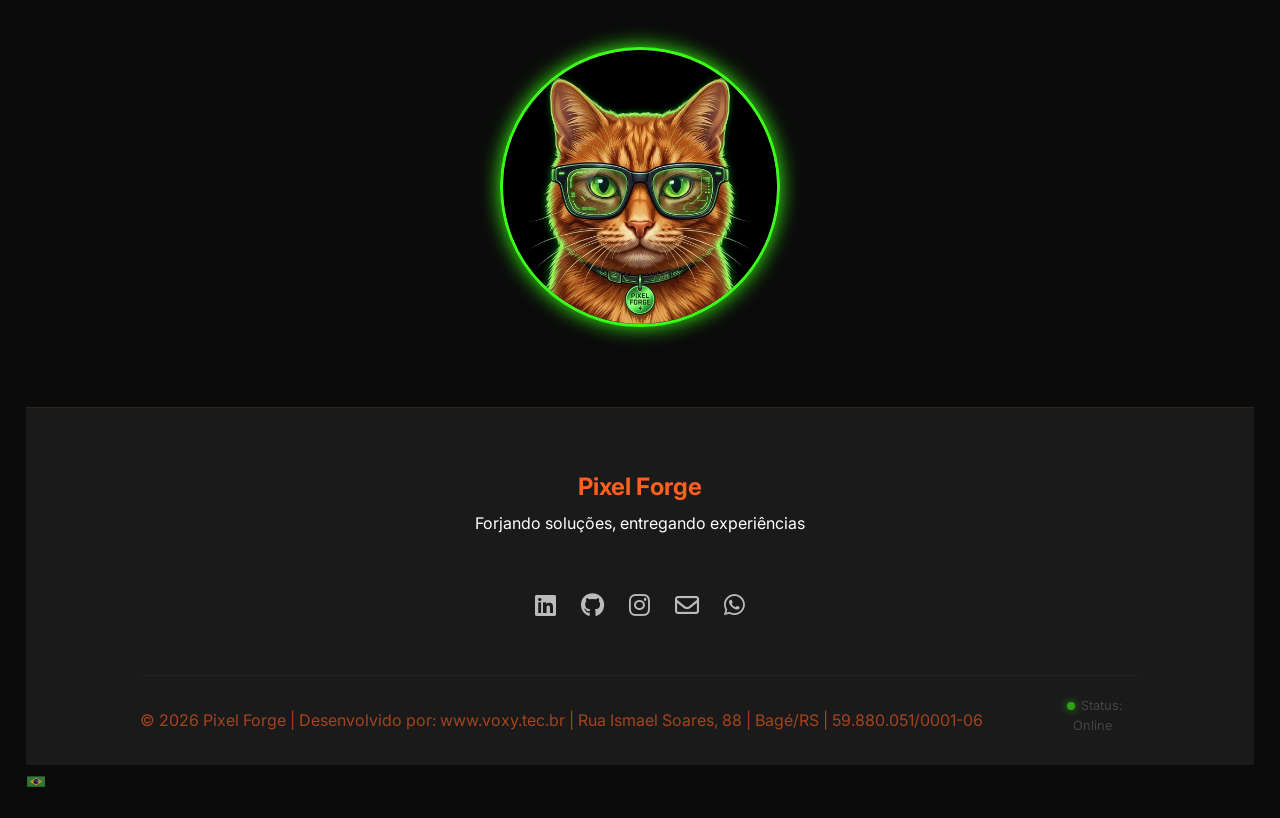
==== commit ce32a652: "Refatoramos o html das páginas trabalheconsco e contato. Centralizamos os códigos javascript em um ú" ====
--- a/contato.html
+++ b/contato.html
@@ -8,6 +8,7 @@
     <link rel="stylesheet" href="https://cdnjs.cloudflare.com/ajax/libs/font-awesome/6.0.0/css/all.min.css">
     <link rel="preconnect" href="https://fonts.googleapis.com">
     <link href="https://fonts.googleapis.com/css2?family=Inter:wght@400;700;800&display=swap" rel="stylesheet">
+    <link rel="icon" type="image/png" href="assets/images/favicon2.png">
 </head>
 <body>
     <header>
@@ -110,7 +111,6 @@
                     <textarea name="mensagem" placeholder="Conte-me sobre o seu projeto..." rows="5" required></textarea>
                     
                     <input type="hidden" name="_subject" value="Novo Orçamento - Pixel Forge">
-                    <input type="hidden" name="_next" value="https://mac-toni.github.io/pixel-forge/obrigado.html">
                     
                     <button type="submit" class="btn-pixel">Enviar para a Forja</button>
                 </form>
@@ -130,7 +130,6 @@
                 </p>
                 <p class="footer-tagline">Forjando soluções, entregando experiências</p>
             </div>
-
             <div class="trabalhe-ia">
                 <a href="https://www.linkedin.com/in/paulo-desenvolvedor/" target="_blank"><i class="fab fa-linkedin"></i></a>
                 <a href="https://github.com/Mac-Toni" target="_blank"><i class="fab fa-github"></i></a>
@@ -138,7 +137,6 @@
                 <a href="mailto:paulo@voxy.tec.br"><i class="far fa-envelope"></i></a>
                 <a href="https://wa.me/5553999045223" target="_blank"><i class="fab fa-whatsapp"></i></a>
             </div>
-
             <div class="footer-bottom">
                 <div class="footer-info">
                     <p>&copy; 2026 Pixel Forge | Desenvolvido por: www.voxy.tec.br | Rua Ismael Soares, 88 | Bagé/RS | 59.880.051/0001-06</p>
@@ -149,88 +147,15 @@
             </div>
         </div>
     </footer>
+    
     <div class="bandeira">
         <img src="assets/icons/do-brasil.ico" style="display: inline-block; width: 20px; height: 20px;" alt="Brasil">
     </div>
     
-    <button onclick="voltarAoTopo()" id="btnTop" title="Voltar ao topo">
+    <button id="btnTop" title="Voltar ao topo">
         <i class="fas fa-chevron-up"></i> 
     </button>
 
-    <script>
-        // Lógica do botão Voltar ao Topo
-        const btn = document.getElementById("btnTop");
-        window.onscroll = function() {
-            if (document.body.scrollTop > 300 || document.documentElement.scrollTop > 300) {
-                btn.classList.add("visivel");
-            } else {
-                btn.classList.remove("visivel");
-            }
-        };
-        function voltarAoTopo() {
-            window.scrollTo({ top: 0, behavior: 'smooth' });
-        }
-
-        // --- LÓGICA DO FORMULÁRIO E ANEXOS ---
-        const fileInput = document.getElementById('anexo-projeto');
-        const fileName = document.getElementById('file-name');
-        const form = document.getElementById('form-contato');
-        const successMsg = document.getElementById('success-message');
-
-        // Validação de arquivo e exibição do nome
-        fileInput.addEventListener('change', function() {
-            const limiteMB = 5;
-            if (this.files && this.files.length > 0) {
-                const tamanhoArquivo = this.files[0].size / 1024 / 1024;
-
-                if (tamanhoArquivo > limiteMB) {
-                    alert("O arquivo é muito pesado! Por favor, anexe algo com menos de 5MB.");
-                    this.value = ""; 
-                    fileName.textContent = "Arquivo rejeitado (maior que 5MB)";
-                    fileName.style.color = "#FF4500"; 
-                } else {
-                    fileName.textContent = `Arquivo: ${this.files[0].name}`;
-                    fileName.style.opacity = "1";
-                    fileName.style.color = "var(--verde-neon, #39FF14)"; 
-                }
-            }
-        });
-
-        // --- FUNÇÃO PARA DESTRAVAR A INTERAÇÃO ---
-        function destravarPagina() {
-            // Garante que o clique e o scroll funcionem no body
-            document.body.style.pointerEvents = "auto";
-            document.body.style.overflow = "auto";
-            document.body.style.userSelect = "auto";
-            console.log("Sistema destravado.");
-        }
-
-        // Adiciona ouvinte global para cliques após o envio
-        document.body.addEventListener('click', function() {
-            if (successMsg.style.display === 'block') {
-                destravarPagina();
-            }
-        });
-
-        // Simulação de envio com correção de travamento
-        form.addEventListener('submit', function(e) {
-            e.preventDefault(); 
-
-            // Feedback visual de carregamento
-            form.style.opacity = '0.5';
-            form.querySelector('button').innerText = 'Forjando Envio...';
-            form.querySelector('button').disabled = true;
-
-            setTimeout(() => {
-                form.style.display = 'none'; 
-                successMsg.style.display = 'block';
-                
-                // Destrava a página imediatamente após mostrar o sucesso
-                destravarPagina();
-                
-                window.scrollTo({ top: successMsg.offsetTop - 100, behavior: 'smooth' });
-            }, 1500);
-        });
-    </script>
+    <script src="js/main.js"></script>
 </body>
 </html>
--- a/css/style.css
+++ b/css/style.css
@@ -98,6 +98,19 @@
     margin-left: 5px;
     box-shadow: 0 0 8px #39ff14;
     animation: pulse-green 2s infinite;
+}
+
+.status-text {
+    white-space: nowrap; /* Impede que o ícone vá para baixo */
+    display: inline-block; /* Garante que o span aceite margens e alinhamentos melhor */
+    margin-bottom: 8px;    /* Espaçamento entre as linhas */
+}
+
+.status-text img {
+    width: 20px;           /* Tamanho do ícone */
+    height: 20px;
+    vertical-align: middle; /* Alinha o ícone com o meio do texto */
+    margin-left: 10px;      /* Espaço entre o texto e o ícone */
 }
 
 /*.system-status {
@@ -187,4 +200,216 @@
         gap: 15px;
         text-align: center;
     }
-}+}
+/* Animação Simples */
+@keyframes fadeInDown {
+    from {
+        opacity: 0;
+        transform: translateY(-30px);
+    }
+    to {
+        opacity: 1;
+        transform: translateY(0);
+    }
+}
+
+/* Responsividade */
+@media (max-width: 992px) {
+    .grid-2 {
+        grid-template-columns: 1fr;
+        gap: 40px;
+        text-align: center;
+    }
+
+    .about-image {
+        margin: 0 auto;
+    }
+
+    .page-header h1 {
+        font-size: 2.5rem;
+    }
+}
+
+@keyframes neon-glow {
+    0%, 100% {
+        text-shadow: 0 0 5px rgba(57, 255, 20, 0.5);
+        opacity: 0.8;
+    }
+    50% {
+        text-shadow: 0 0 15px rgba(57, 255, 20, 1), 0 0 25px rgba(57, 255, 20, 0.5);
+        opacity: 1;
+    }
+}
+
+@keyframes slideDown {
+    from {
+        opacity: 0;
+        transform: translateY(-10px);
+    }
+    to {
+        opacity: 1;
+        transform: translateY(0);
+    }
+}
+
+/* Ajuste para o mobile: quando a tela for pequena, vira 1 coluna só */
+@media (max-width: 768px) {
+    .grid-2 {
+        grid-template-columns: 1fr;
+        text-align: center;
+    }
+}
+
+@keyframes status-blink {
+    0%, 100% { opacity: 1; }
+    50% { opacity: 0.3; }
+}
+
+@media (max-width: 768px) {
+    #hero { flex-direction: column-reverse; text-align: center; }
+    .stats-container { gap: 20px; }
+    /* Adicione outras mudanças aqui */
+}
+
+@media (max-width: 600px) {
+    .footer-bottom { flex-direction: column; gap: 15px; }
+    .section-title { font-size: 1.8rem; } /* Diminuir títulos em telas bem pequenas */
+}
+@media (max-width: 480px) {
+    .container {
+        padding: 0 15px; /* Recuo levemente menor para ganhar espaço em celulares pequenos */
+    }
+}
+
+/* Animação suave */
+@keyframes fadeIn {
+    from { opacity: 0; transform: translateY(20px); }
+    to { opacity: 1; transform: translateY(0); }
+}
+
+/* Responsividade para Celulares e Tablets */
+@media (max-width: 768px) {
+    .service-detail-item {
+        grid-template-columns: 1fr; /* Força uma coluna só */
+        text-align: center;
+        padding: 60px 0;
+        gap: 50px;
+    }
+
+    /* Garante que o texto venha antes da imagem em todos os blocos no mobile */
+    .service-detail-item .service-visual {
+        order: 2;
+    }
+    
+    .service-detail-item .service-text {
+        order: 1;
+    }
+
+    .tech-list li {
+        justify-content: center;
+    }
+
+    .service-text h2 {
+        font-size: 2.2rem;
+    }
+
+    .step-number {
+        font-size: 4.5rem;
+    }
+}
+
+@keyframes pulse-green {
+    0% { transform: scale(0.95); box-shadow: 0 0 0 0 rgba(57, 255, 20, 0.7); }
+    70% { transform: scale(1); box-shadow: 0 0 0 10px rgba(57, 255, 20, 0); }
+    100% { transform: scale(0.95); box-shadow: 0 0 0 0 rgba(57, 255, 20, 0); }
+}
+
+/* Responsivo */
+@media (max-width: 768px) {
+    .footer-bottom {
+        flex-direction: column;
+        gap: 15px;
+        text-align: center;
+    }
+}
+
+@keyframes slideDown {
+    from {
+        opacity: 0;
+        transform: translateY(-10px);
+    }
+    to {
+        opacity: 1;
+        transform: translateY(0);
+    }
+}
+
+/* Ajuste para o mobile: quando a tela for pequena, vira 1 coluna só */
+@media (max-width: 768px) {
+    .grid-2 {
+        grid-template-columns: 1fr;
+        text-align: center;
+    }
+}
+
+@keyframes status-blink {
+    0%, 100% { opacity: 1; }
+    50% { opacity: 0.3; }
+}
+
+@media (max-width: 768px) {
+    #hero { flex-direction: column-reverse; text-align: center; }
+    .stats-container { gap: 20px; }
+    /* Adicione outras mudanças aqui */
+}
+
+@media (max-width: 600px) {
+    .footer-bottom { flex-direction: column; gap: 15px; }
+    .section-title { font-size: 1.8rem; } /* Diminuir títulos em telas bem pequenas */
+}
+@media (max-width: 480px) {
+    .container {
+        padding: 0 15px; /* Recuo levemente menor para ganhar espaço em celulares pequenos */
+    }
+}
+
+@keyframes fadeIn {
+    from { opacity: 0; transform: translateY(-10px); }
+    to { opacity: 1; transform: translateY(0); }
+}
+
+/* Responsividade para celular */
+@media (max-width: 600px) {
+    .trabalhe-row {
+        flex-direction: column;
+        gap: 25px;
+    }
+}
+/* Responsivo: Se a tela for pequena, o WhatsApp e a Área ficam um embaixo do outro */
+@media (max-width: 600px) {
+    .trabalhe-row {
+        flex-direction: column;
+    }
+}
+
+@keyframes neon-shine {
+    0%, 100% {
+        text-shadow: 0 0 5px rgba(57, 255, 20, 0.5);
+    }
+    50% {
+        text-shadow: 0 0 15px rgba(57, 255, 20, 1), 0 0 20px rgba(57, 255, 20, 0.4);
+    }
+}
+
+/* Animação de pulsação suave para o destaque Verde Neon */
+@keyframes pulse-green {
+    0% { text-shadow: 0 0 5px var(--verde-neon); }
+    50% { text-shadow: 0 0 15px var(--verde-neon), 0 0 25px var(--verde-neon); }
+    100% { text-shadow: 0 0 5px var(--verde-neon); }
+}
+/* --- NOVA ANIMAÇÃO LARANJA NEON --- */
+@keyframes pulse-orange {
+    0% { text-shadow: 0 0 5px var(--laranja-neon), 0 0 10px rgba(255, 95, 31, 0.3); }
+    50% { text-shadow: 0 0 20px var(--laranja-neon), 0 0 30px var(--laranja-neon); }
+    100% { text-shadow: 0 0 5px var(--laranja-neon), 0 0 10px rgba(255, 95, 31, 0.3); }
+}
